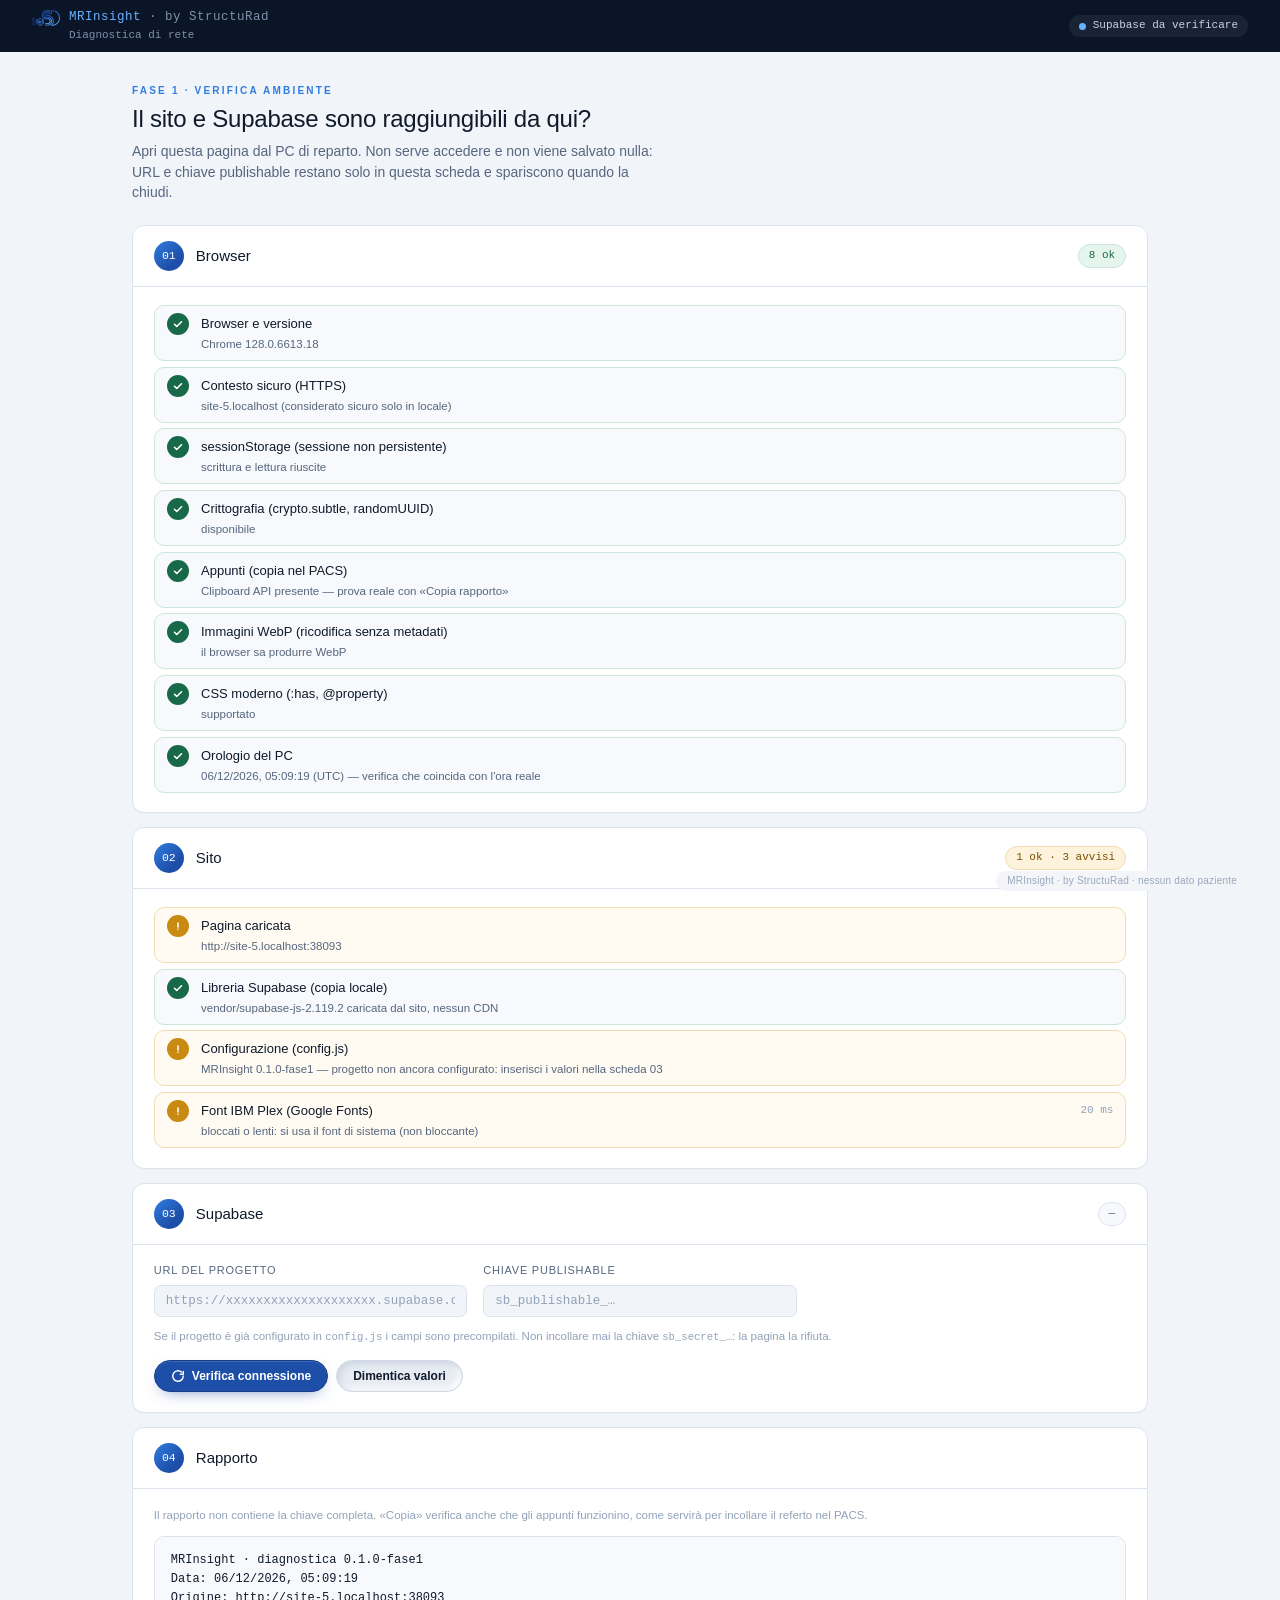
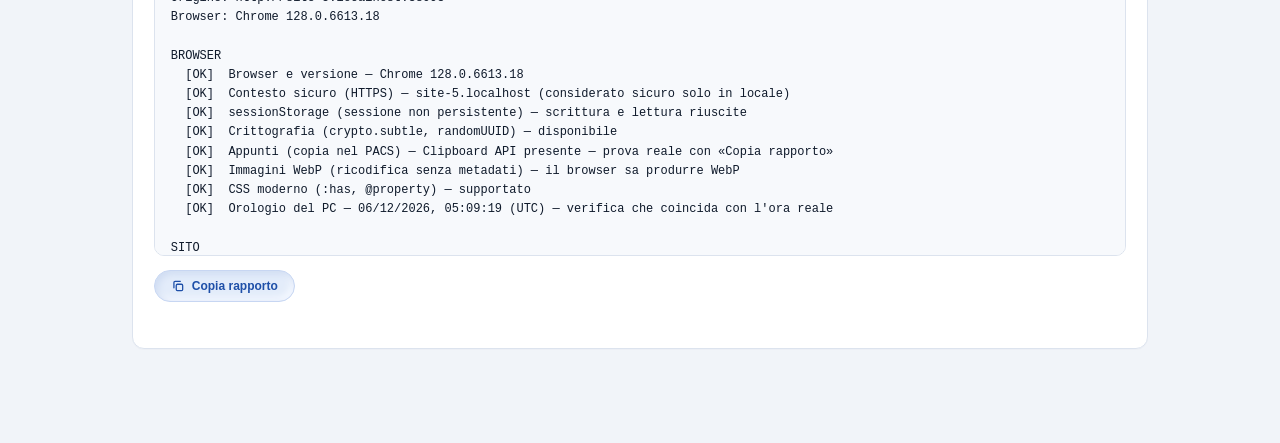
==== test.html @ 796ee82a "Fase 1: pagina di diagnostica e base grafica di MRInsight - test.html verifica browser, sito e raggi" ====
<!DOCTYPE html>
<html lang="it">
<head>
<meta charset="UTF-8">
<meta name="viewport" content="width=device-width, initial-scale=1.0">
<meta http-equiv="Content-Security-Policy" content="default-src 'self'; script-src 'self'; style-src 'self' https://fonts.googleapis.com; font-src 'self' https://fonts.gstatic.com; img-src 'self' data:; connect-src 'self' https://*.supabase.co wss://*.supabase.co; base-uri 'none'; form-action 'none'; object-src 'none'">
<meta name="referrer" content="no-referrer">
<meta name="robots" content="noindex, nofollow">
<title>Diagnostica · MRInsight</title>
<link rel="icon" type="image/svg+xml" href="assets/img/structurad-logo.svg">
<meta name="theme-color" content="#0A1628">
<link rel="preconnect" href="https://fonts.googleapis.com">
<link rel="preconnect" href="https://fonts.gstatic.com" crossorigin>
<link rel="stylesheet" href="https://fonts.googleapis.com/css2?family=IBM+Plex+Mono:wght@400;500&family=IBM+Plex+Sans:wght@300;400;500;600&display=swap">
<link rel="stylesheet" href="assets/css/base.css">
</head>
<body>

<nav>
  <a class="nav-brand" href="./">
    <span class="nav-title"><span class="nav-logo" id="navLogo"></span><span><b>MRInsight</b> <span class="by">· by StructuRad</span></span></span>
    <span class="nav-sub">Diagnostica di rete</span>
  </a>
  <div class="nav-right">
    <span class="live-pill" id="pillStato"><span class="live-dot"></span><span id="pillTesto">in attesa</span></span>
  </div>
</nav>

<main class="page">
  <header class="page-head pop-section">
    <div class="kicker">Fase 1 · Verifica ambiente</div>
    <h1>Il sito e Supabase sono raggiungibili da qui?</h1>
    <p class="lead">Apri questa pagina dal PC di reparto. Non serve accedere e non viene salvato nulla:
      URL e chiave publishable restano solo in questa scheda e spariscono quando la chiudi.</p>
  </header>

  <div class="avviso fail" id="browserVecchio" hidden>Questo browser non supporta i moduli JavaScript: MRInsight non può funzionare qui. Prova con Edge o Chrome aggiornati.</div>

  <section class="card pop-section">
    <div class="card-head"><span class="card-num">01</span><h2 class="card-title">Browser</h2><span class="spacer"></span><span class="badge" id="badgeBrowser">—</span></div>
    <div class="card-body"><ul class="checks" id="listaBrowser"></ul></div>
  </section>

  <section class="card pop-section">
    <div class="card-head"><span class="card-num">02</span><h2 class="card-title">Sito</h2><span class="spacer"></span><span class="badge" id="badgeSito">—</span></div>
    <div class="card-body"><ul class="checks" id="listaSito"></ul></div>
  </section>

  <section class="card pop-section">
    <div class="card-head"><span class="card-num">03</span><h2 class="card-title">Supabase</h2><span class="spacer"></span><span class="badge" id="badgeSupabase">—</span></div>
    <div class="card-body">
      <div class="fields">
        <label class="field"><span class="lab">URL del progetto</span>
          <input type="text" id="inUrl" class="mono" placeholder="https://xxxxxxxxxxxxxxxxxxxx.supabase.co" autocomplete="off" spellcheck="false"></label>
        <label class="field"><span class="lab">Chiave publishable</span>
          <input type="text" id="inKey" class="mono" placeholder="sb_publishable_…" autocomplete="off" spellcheck="false"></label>
      </div>
      <p class="hint">Se il progetto è già configurato in <code>config.js</code> i campi sono precompilati.
        Non incollare mai la chiave <code>sb_secret_…</code>: la pagina la rifiuta.</p>
      <div class="action-row">
        <button class="btn-primary" id="btnVerifica" type="button">
          <svg viewBox="0 0 24 24" fill="none" stroke="currentColor" stroke-width="2.4" stroke-linecap="round" stroke-linejoin="round"><path d="M21 12a9 9 0 1 1-3-6.7"/><path d="M21 4v5h-5"/></svg>
          Verifica connessione</button>
        <button class="btn" id="btnDimentica" type="button">Dimentica valori</button>
      </div>
      <ul class="checks spaziato" id="listaSupabase"></ul>
    </div>
  </section>

  <section class="card pop-section">
    <div class="card-head"><span class="card-num">04</span><h2 class="card-title">Rapporto</h2></div>
    <div class="card-body">
      <p class="hint senza-margine">Il rapporto non contiene la chiave completa. «Copia» verifica anche che gli appunti funzionino, come servirà per incollare il referto nel PACS.</p>
      <pre class="rapporto" id="rapporto">In attesa delle verifiche…</pre>
      <div class="action-row">
        <button class="btn-secondary" id="btnCopia" type="button">
          <svg viewBox="0 0 24 24" fill="none" stroke="currentColor" stroke-width="2.2" stroke-linecap="round" stroke-linejoin="round"><rect x="9" y="9" width="11" height="11" rx="2"/><path d="M5 15V6a2 2 0 0 1 2-2h9"/></svg>
          Copia rapporto</button>
      </div>
      <div class="status" id="statoCopia" role="status"></div>
    </div>
  </section>
</main>

<div class="app-footer">MRInsight · by StructuRad · nessun dato paziente</div>

<script nomodule src="assets/js/nomodule.js"></script>
<script src="vendor/supabase-js-2.119.2.umd.js"></script>
<script type="module" src="assets/js/diagnostica.js"></script>
</body>
</html>
---- assets/css/base.css ----
/* ══════════════════════════════════════════════════════════════════
   MRInsight · by StructuRad — stile di base
   Linguaggio visivo dei tool StructuRad (RM Retto), declinato in blu.
   ══════════════════════════════════════════════════════════════════ */

:root{
  --molla: cubic-bezier(.34,1.28,.64,1);
  --curva: cubic-bezier(.65,0,.2,1);
  --ease-intro: cubic-bezier(.785,.135,.15,.86);

  --bg:#F1F4F9; --surface:#FFFFFF; --surface2:#F7F9FC;
  --border:#DCE3EE; --border2:#C3CEDD;
  --text:#0F1A2B; --muted:#56667E; --faint:#93A2B8;
  --ink:#0A1628;              /* barra di navigazione */
  --accent:#1E4FA8; --accent-hover:#163D85; --accent-bg:#EAF0FB; --accent-line:#C7D6F2;
  --sky:#2F7DE1; --light:#6AB0FF; --deep:#0B2350;

  /* stati: restano distinguibili ma sobri */
  --ok:#17694A;   --ok-bg:#E6F4EE;
  --warn:#7A4E00; --warn-bg:#FDF3DC;
  --fail:#A12A2A; --fail-bg:#FBEDED;

  --nav-h:52px;
  --mono:'IBM Plex Mono', ui-monospace, Consolas, monospace;
  --sans:'IBM Plex Sans', -apple-system, 'Segoe UI', Roboto, Helvetica, Arial, sans-serif;
}

*{box-sizing:border-box;}
[hidden]{display:none !important;}
html{background:var(--bg);}
body{
  margin:0; background:var(--bg); color:var(--text);
  font-family:var(--sans); font-size:14px; line-height:1.45;
  -webkit-font-smoothing:antialiased;
}
::selection{background:var(--accent-line);}
a{color:var(--accent);}
code, .mono{font-family:var(--mono); font-size:.92em;}

/* ══════════════ NAV ══════════════ */
nav{
  position:sticky; top:0; z-index:100; height:var(--nav-h);
  background:var(--ink); color:#fff;
  display:flex; align-items:center; justify-content:space-between; gap:16px;
  padding:0 2rem;
}
.nav-brand{display:flex; flex-direction:column; gap:1px; min-width:0; text-decoration:none; color:inherit;}
.nav-title{
  font-family:var(--mono); font-size:12.5px; letter-spacing:.04em;
  display:flex; align-items:center; gap:9px; white-space:nowrap;
}
.nav-title b{font-weight:500; color:var(--light);}
.nav-title .by{color:#7F90AA;}
.nav-logo{display:block; width:28px; height:16px; flex-shrink:0;}
.nav-logo svg{display:block; width:100%; height:100%;}
.nav-sub{font-family:var(--mono); font-size:11px; color:#7F90AA; padding-left:37px; white-space:nowrap;}
.nav-right{display:flex; align-items:center; gap:8px;}

.live-pill{
  display:inline-flex; align-items:center; gap:7px;
  font-family:var(--mono); font-size:11px; color:#C6D3E8;
  padding:3px 10px; border-radius:999px; background:rgba(255,255,255,.06);
}
.live-dot{width:7px; height:7px; border-radius:50%; background:var(--light); animation:livePulse 2.4s ease-out infinite;}
.live-pill.ok .live-dot{background:#4FD1A0; --pulse:79,209,160;}
.live-pill.fail .live-dot{background:#F07070; --pulse:240,112,112;}
@keyframes livePulse{
  0%{box-shadow:0 0 0 0 rgba(var(--pulse,106,176,255),.55);}
  70%{box-shadow:0 0 0 7px rgba(var(--pulse,106,176,255),0);}
  100%{box-shadow:0 0 0 0 rgba(var(--pulse,106,176,255),0);}
}

/* ══════════════ LAYOUT ══════════════ */
.page{max-width:1080px; margin:0 auto; padding:1.6rem 2rem 5rem;}
.page-head{margin:.4rem 0 1.4rem;}
.kicker{font-size:10px; font-weight:600; letter-spacing:.22em; text-transform:uppercase; color:var(--sky);}
h1{margin:.2rem 0 .3rem; font-size:24px; font-weight:500; letter-spacing:-.01em;}
.lead{margin:0; color:var(--muted); max-width:68ch;}

/* ══════════════ SCHEDE ══════════════ */
.card{
  background:var(--surface); border:1px solid var(--border); border-radius:12px;
  margin:0 0 14px; box-shadow:0 1px 0 rgba(15,26,43,.02);
  transition:border-color .2s ease, box-shadow .25s ease;
}
.card:focus-within{border-color:var(--accent-line); box-shadow:0 6px 22px -14px rgba(30,79,168,.35);}
.card-head{
  display:flex; align-items:center; gap:12px;
  padding:.95rem 1.3rem; border-bottom:1px solid var(--border);
}
.card-head .spacer{flex:1;}
.card-num{
  width:30px; height:30px; border-radius:50%; flex-shrink:0;
  display:flex; align-items:center; justify-content:center;
  font-family:var(--mono); font-size:11.5px; font-weight:500; color:#fff;
  background:linear-gradient(135deg, var(--sky), var(--accent) 70%);
  transition:transform .3s var(--molla);
}
.card:focus-within .card-num{transform:scale(1.1);}
.card-title{margin:0; font-size:15px; font-weight:500;}
.card-body{padding:1.1rem 1.3rem 1.25rem;}
.hint{font-size:11.5px; color:var(--faint); line-height:1.5;}
.senza-margine{margin-top:0;}
.spaziato{margin-top:14px;}
.checks:empty{display:none;}

/* ══════════════ CAMPI ══════════════ */
.fields{display:grid; grid-template-columns:repeat(auto-fill, minmax(min(260px,100%),1fr)); gap:12px 16px;}
label.field{display:flex; flex-direction:column; gap:6px;}
label.field span.lab{font-size:11px; font-weight:500; text-transform:uppercase; letter-spacing:.07em; color:var(--muted);}
input[type=text], input[type=password], input[type=email], select, textarea{
  font-family:var(--sans); font-size:13.5px; color:var(--text);
  padding:8px 11px; border:1.5px solid var(--border); border-radius:7px;
  background:var(--bg); outline:none; min-width:0; width:100%;
  transition:border-color .15s ease, background-color .15s ease, box-shadow .15s ease;
}
input:hover, select:hover, textarea:hover{border-color:var(--border2);}
input:focus, select:focus, textarea:focus{border-color:var(--accent); background:#fff; box-shadow:0 0 0 3px rgba(30,79,168,.10);}
input::placeholder{color:var(--faint);}
input.mono{font-family:var(--mono); font-size:12.5px;}

/* ══════════════ PULSANTI ══════════════ */
button{font-family:var(--sans);}
.btn, .btn-primary, .btn-secondary{
  display:inline-flex; align-items:center; justify-content:center; gap:7px;
  font-size:12px; font-weight:600; white-space:nowrap; cursor:pointer;
  padding:8px 16px; border-radius:50px; border:1.5px solid #CFD8E5;
  background:#E7ECF3; color:var(--text);
  box-shadow:inset 3px 3px 7px #CCD5E2, inset -3px -3px 7px #FFFFFF;
  transition:box-shadow .18s ease, background-color .18s ease, color .18s ease, transform .2s var(--molla);
}
.btn svg, .btn-primary svg, .btn-secondary svg{width:14px; height:14px; flex-shrink:0;}
.btn:hover, .btn-secondary:hover{
  box-shadow:inset 2px 2px 4px #CCD5E2, inset -2px -2px 4px #FFFFFF, 2px 2px 5px #CCD5E2, -2px -2px 5px #FFFFFF;
}
.btn:active, .btn-secondary:active{transform:scale(.97); box-shadow:inset 4px 4px 10px #BCC7D6, inset -1px -1px 4px #FFFFFF;}
.btn-primary{
  background:var(--accent); color:#fff; border-color:var(--accent-hover);
  box-shadow:inset 0 1px 0 rgba(255,255,255,.14), 0 6px 16px -8px rgba(30,79,168,.7);
}
.btn-primary:hover{background:var(--accent-hover); box-shadow:inset 0 1px 0 rgba(255,255,255,.14), 0 8px 20px -8px rgba(30,79,168,.8);}
.btn-primary:active{transform:scale(.97); box-shadow:inset 3px 3px 8px rgba(0,0,0,.28);}
.btn-secondary{background:#E3ECFA; border-color:var(--accent-line); color:var(--accent);
  box-shadow:inset 3px 3px 7px #CFDCF2, inset -3px -3px 7px #F6F9FF;}
button:disabled{opacity:.55; cursor:default; transform:none !important;}
.action-row{display:flex; gap:8px; flex-wrap:wrap; align-items:center; margin-top:14px;}

/* ══════════════ RIGHE DI VERIFICA ══════════════ */
.checks{list-style:none; margin:0; padding:0; display:flex; flex-direction:column; gap:6px;}
.check{
  display:grid; grid-template-columns:22px minmax(0,1fr) auto; gap:1px 12px; align-items:center;
  padding:7px 12px; border:1px solid var(--border); border-radius:10px; background:var(--surface2);
  animation:popSection .4s var(--molla) both; transform-origin:top center;
}
.check .ico{width:22px; height:22px; border-radius:50%; display:grid; place-items:center; background:var(--border);}
.check .ico svg{width:12px; height:12px;}
.check .nome{font-size:13px; font-weight:500;}
.check .dett{grid-column:2 / -1; font-size:11.5px; color:var(--muted); word-break:break-word;}
.check .tempo{font-family:var(--mono); font-size:11px; color:var(--faint);}
.check.run .ico{background:var(--accent-bg);}
.check.run .ico::after{
  content:''; width:12px; height:12px; border-radius:50%;
  border:2px solid var(--accent-line); border-top-color:var(--accent); animation:gira .7s linear infinite;
}
.check.ok   {border-color:#CBE7DA;} .check.ok .ico{background:var(--ok); color:#fff; animation:posa .45s var(--molla);}
.check.warn {border-color:#F1DDB0; background:#FFFBF2;} .check.warn .ico{background:#C98A12; color:#fff; animation:posa .45s var(--molla);}
.check.fail {border-color:#EFCFCF; background:#FFF7F7;} .check.fail .ico{background:var(--fail); color:#fff; animation:posa .45s var(--molla);}
.check.skip {opacity:.7;} .check.skip .ico{background:var(--border2); color:#fff;}
@keyframes gira{to{transform:rotate(360deg);}}
@keyframes posa{from{transform:scale(.4);} to{transform:scale(1);}}

.badge{
  display:inline-flex; align-items:center; gap:6px; padding:3px 10px; border-radius:999px;
  font-family:var(--mono); font-size:11px; border:1px solid var(--border); background:var(--surface2); color:var(--muted);
}
.badge.ok{color:var(--ok); background:var(--ok-bg); border-color:#CBE7DA;}
.badge.warn{color:var(--warn); background:var(--warn-bg); border-color:#F1DDB0;}
.badge.fail{color:var(--fail); background:var(--fail-bg); border-color:#EFCFCF;}

.avviso{
  display:flex; gap:10px; padding:10px 14px; border-radius:10px; margin:0 0 12px;
  font-size:12.5px; background:var(--accent-bg); border:1px solid var(--accent-line); color:var(--deep);
}
.avviso.fail{background:var(--fail-bg); border-color:#EFCFCF; color:var(--fail);}

pre.rapporto{
  margin:0; white-space:pre-wrap; font-family:var(--mono); font-size:12px; line-height:1.6;
  background:var(--surface2); border:1.5px solid var(--border); border-radius:10px; padding:14px 16px; max-height:320px; overflow:auto;
}
.status{min-height:18px; margin-top:8px; font-family:var(--mono); font-size:11px; color:var(--ok); transition:opacity .3s ease;}
.status:empty{opacity:0;}

/* ══════════════ FOOTER ══════════════ */
.app-footer{
  position:fixed; right:2rem; bottom:.55rem; z-index:80;
  padding:3px 11px; border-radius:999px;
  background:rgba(241,244,249,.86); backdrop-filter:blur(6px);
  font-size:10px; letter-spacing:.02em; color:#9AA8BC; pointer-events:none;
}

/* ══════════════ COMPARSA A CASCATA ══════════════ */
.pop-section{opacity:0; transform:scale(.9); transform-origin:top center;
  animation:popSection .46s var(--molla) var(--pop-delay, 0ms) forwards;}
@keyframes popSection{from{opacity:0; transform:scale(.9);} to{opacity:1; transform:scale(1);}}

/* logo che si disegna (contorno → riempimento) */
.logo-draw path{
  stroke:url(#srGrad); stroke-width:30; stroke-linecap:round; stroke-linejoin:round;
  stroke-dasharray:1; stroke-dashoffset:1; fill-opacity:0;
  animation:disegna .9s var(--ease-intro) forwards, riempi .5s ease-out .45s forwards;
}
@keyframes disegna{to{stroke-dashoffset:0;}}
@keyframes riempi{to{fill-opacity:1; stroke-opacity:0;}}

@media (max-width:720px){
  nav{padding:0 1rem;}
  .nav-sub{display:none;}
  .page{padding:1.2rem 1rem 4rem;}
  .app-footer{position:static; display:block; width:max-content; margin:0 auto 1.2rem; background:none;}
}
@media (prefers-reduced-motion: reduce){
  .pop-section, .check, .check .ico{animation:none !important; opacity:1; transform:none;}
  .logo-draw path{animation:none; stroke-dashoffset:0; fill-opacity:1; stroke-opacity:0;}
}
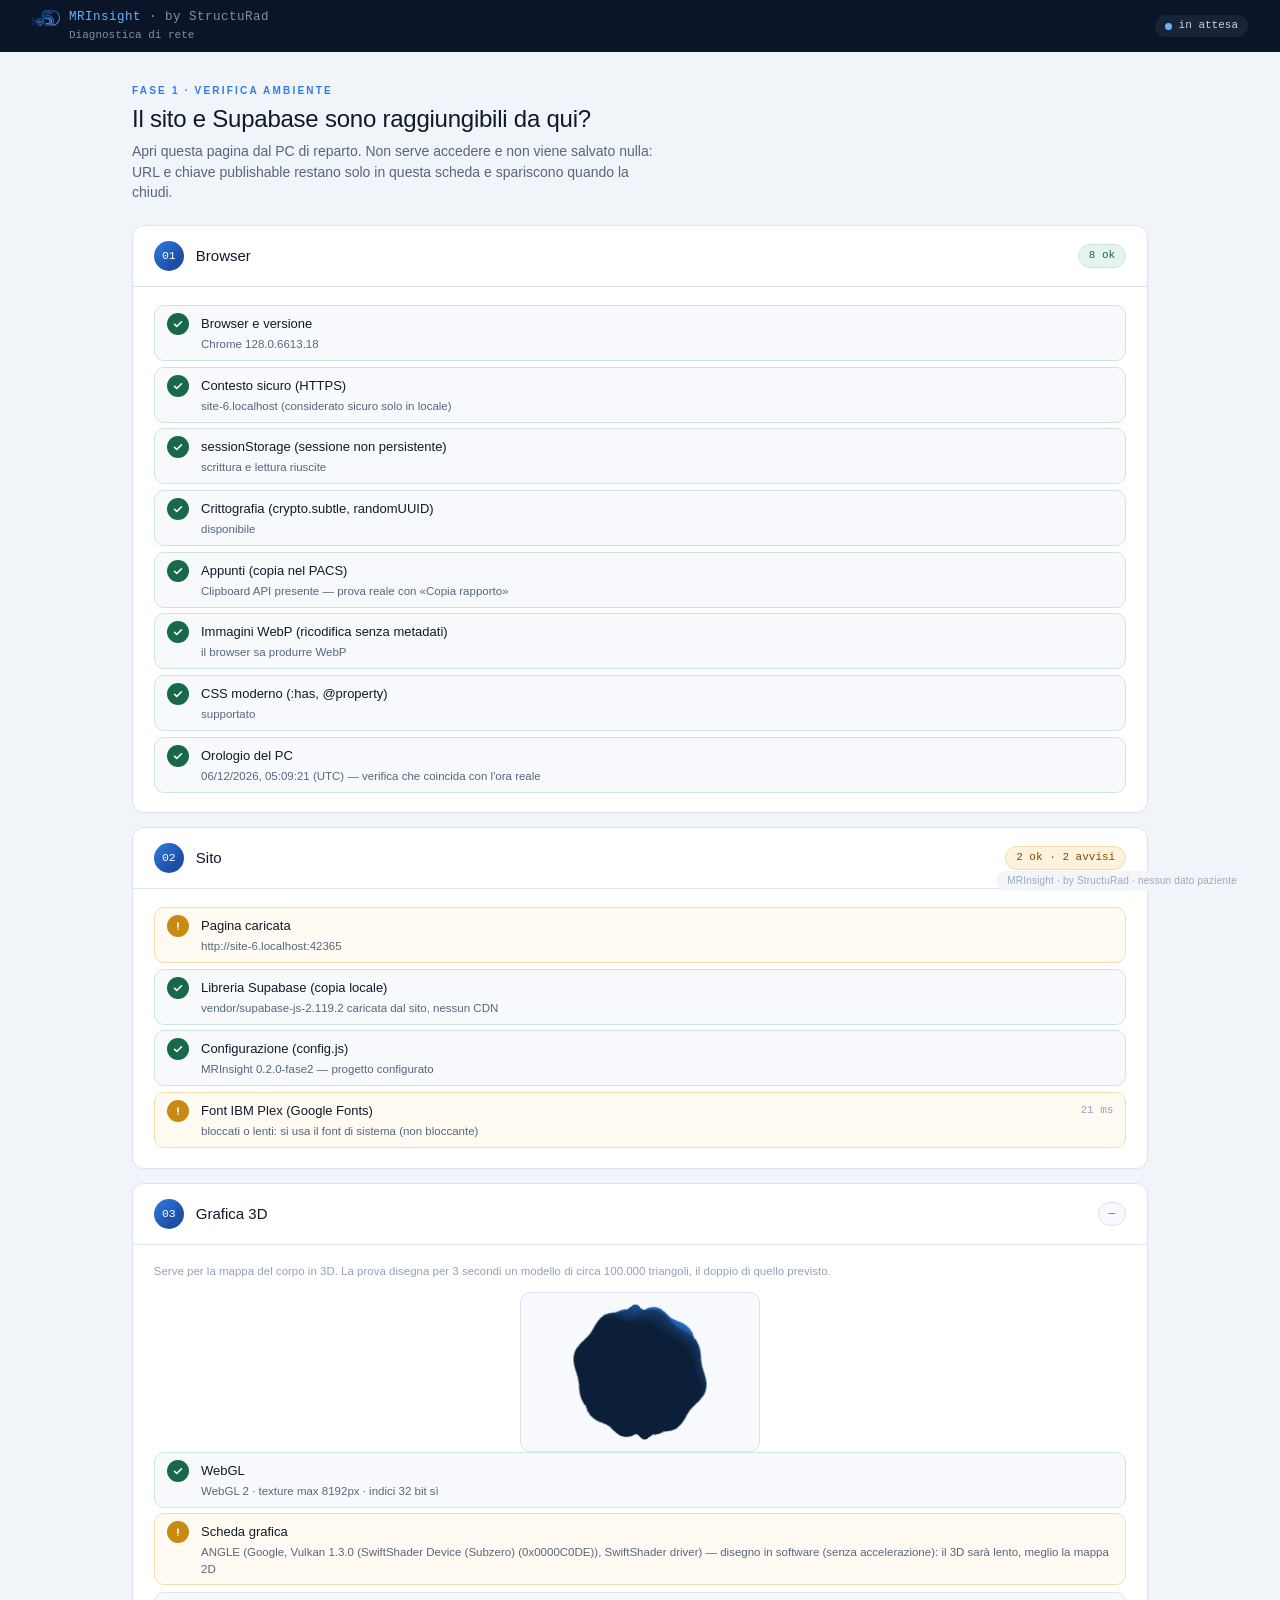
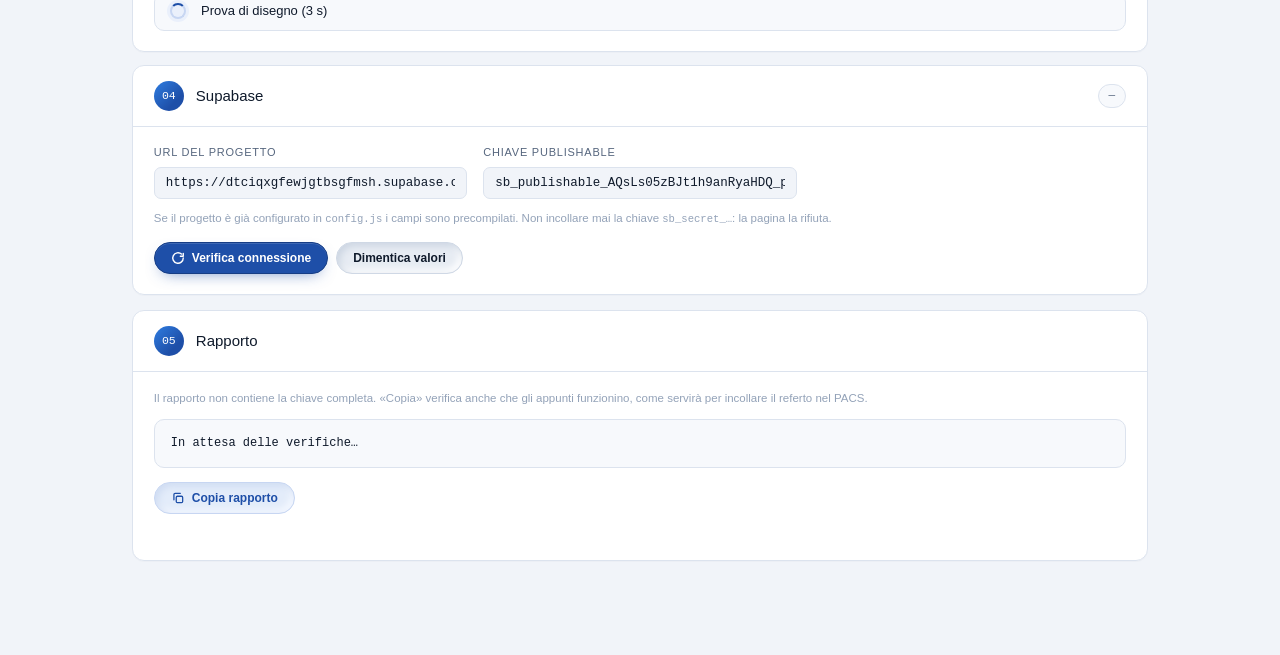
==== commit 87ac67ed: "Aggiungi verifica WebGL e mappa 3D del corpo - test.html: nuova scheda «Grafica 3D» (WebGL, scheda g" ====
--- a/test.html
+++ b/test.html
@@ -47,7 +47,16 @@
   </section>
 
   <section class="card pop-section">
-    <div class="card-head"><span class="card-num">03</span><h2 class="card-title">Supabase</h2><span class="spacer"></span><span class="badge" id="badgeSupabase">—</span></div>
+    <div class="card-head"><span class="card-num">03</span><h2 class="card-title">Grafica 3D</h2><span class="spacer"></span><span class="badge" id="badgeGrafica">—</span></div>
+    <div class="card-body">
+      <p class="hint senza-margine">Serve per la mappa del corpo in 3D. La prova disegna per 3 secondi un modello di circa 100.000 triangoli, il doppio di quello previsto.</p>
+      <div class="prova-3d"><canvas id="canvasProva" width="240" height="160" aria-label="Prova di disegno 3D"></canvas></div>
+      <ul class="checks spaziato" id="listaGrafica"></ul>
+    </div>
+  </section>
+
+  <section class="card pop-section">
+    <div class="card-head"><span class="card-num">04</span><h2 class="card-title">Supabase</h2><span class="spacer"></span><span class="badge" id="badgeSupabase">—</span></div>
     <div class="card-body">
       <div class="fields">
         <label class="field"><span class="lab">URL del progetto</span>
@@ -68,7 +77,7 @@
   </section>
 
   <section class="card pop-section">
-    <div class="card-head"><span class="card-num">04</span><h2 class="card-title">Rapporto</h2></div>
+    <div class="card-head"><span class="card-num">05</span><h2 class="card-title">Rapporto</h2></div>
     <div class="card-body">
       <p class="hint senza-margine">Il rapporto non contiene la chiave completa. «Copia» verifica anche che gli appunti funzionino, come servirà per incollare il referto nel PACS.</p>
       <pre class="rapporto" id="rapporto">In attesa delle verifiche…</pre>
--- a/assets/css/base.css
+++ b/assets/css/base.css
@@ -222,3 +222,7 @@
   .pop-section, .check, .check .ico{animation:none !important; opacity:1; transform:none;}
   .logo-draw path{animation:none; stroke-dashoffset:0; fill-opacity:1; stroke-opacity:0;}
 }
+
+/* prova di disegno 3D (diagnostica) */
+.prova-3d{margin-top:10px; display:flex; justify-content:center;}
+.prova-3d canvas{width:240px; height:160px; border-radius:10px; border:1px solid var(--border); background:var(--surface2);}
